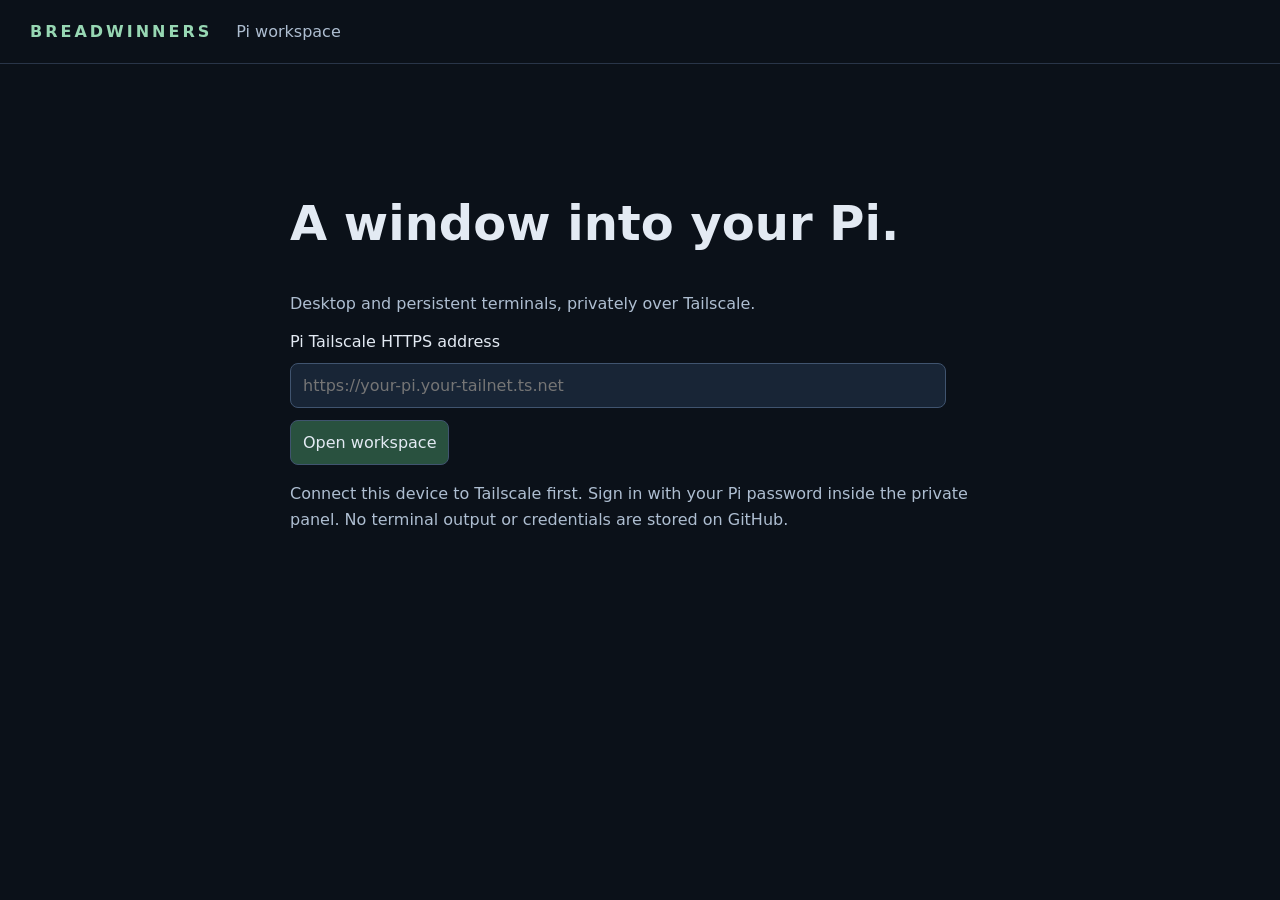
==== index.html @ f6ec1de8 "Publish private-tailnet Pi workspace frontend" ====
<!doctype html><html lang="en"><head><meta charset="utf-8"><meta name="viewport" content="width=device-width,initial-scale=1"><title>Breadwinners · Pi workspace</title><link rel="stylesheet" href="style.css"></head><body><header><b>BREADWINNERS</b><span>Pi workspace</span></header><section id="connect"><h1>A window into your Pi.</h1><p>Desktop and persistent terminals, privately over Tailscale.</p><form id="endpoint-form"><label>Pi Tailscale HTTPS address<input id="endpoint" type="url" placeholder="https://your-pi.your-tailnet.ts.net" required></label><button>Open workspace</button></form><p id="notice">Connect this device to Tailscale first. Sign in with your Pi password inside the private panel. No terminal output or credentials are stored on GitHub.</p></section><iframe id="workspace" title="Private Raspberry Pi workspace" allow="fullscreen" hidden></iframe><p id="fallback" hidden>If the panel cannot open, <a id="direct" target="_blank" rel="noopener noreferrer">open the private workspace directly</a>. Your browser may ask for local-network access.</p><script src="app.js"></script></body></html>
---- style.css ----
:root{color-scheme:dark;font:16px system-ui;background:#0b1119;color:#e3eaf3}body{margin:0}header{padding:22px 30px;display:flex;gap:24px;border-bottom:1px solid #293548}header b{color:#97d7b3;letter-spacing:3px}header span{color:#aebed1}#connect{max-width:700px;margin:7vh auto;padding:28px}h1{font-size:clamp(30px,5vw,48px)}p{color:#aebed1;line-height:1.6}input,button{font:inherit;padding:12px;border-radius:8px;border:1px solid #40546f;background:#182536;color:inherit}label{display:block}input{display:block;width:90%;margin:12px 0}button{cursor:pointer;background:#29513f}iframe{width:100%;height:85vh;border:0}iframe[hidden]{display:none}#fallback{padding:0 30px}a{color:#97d7b3}
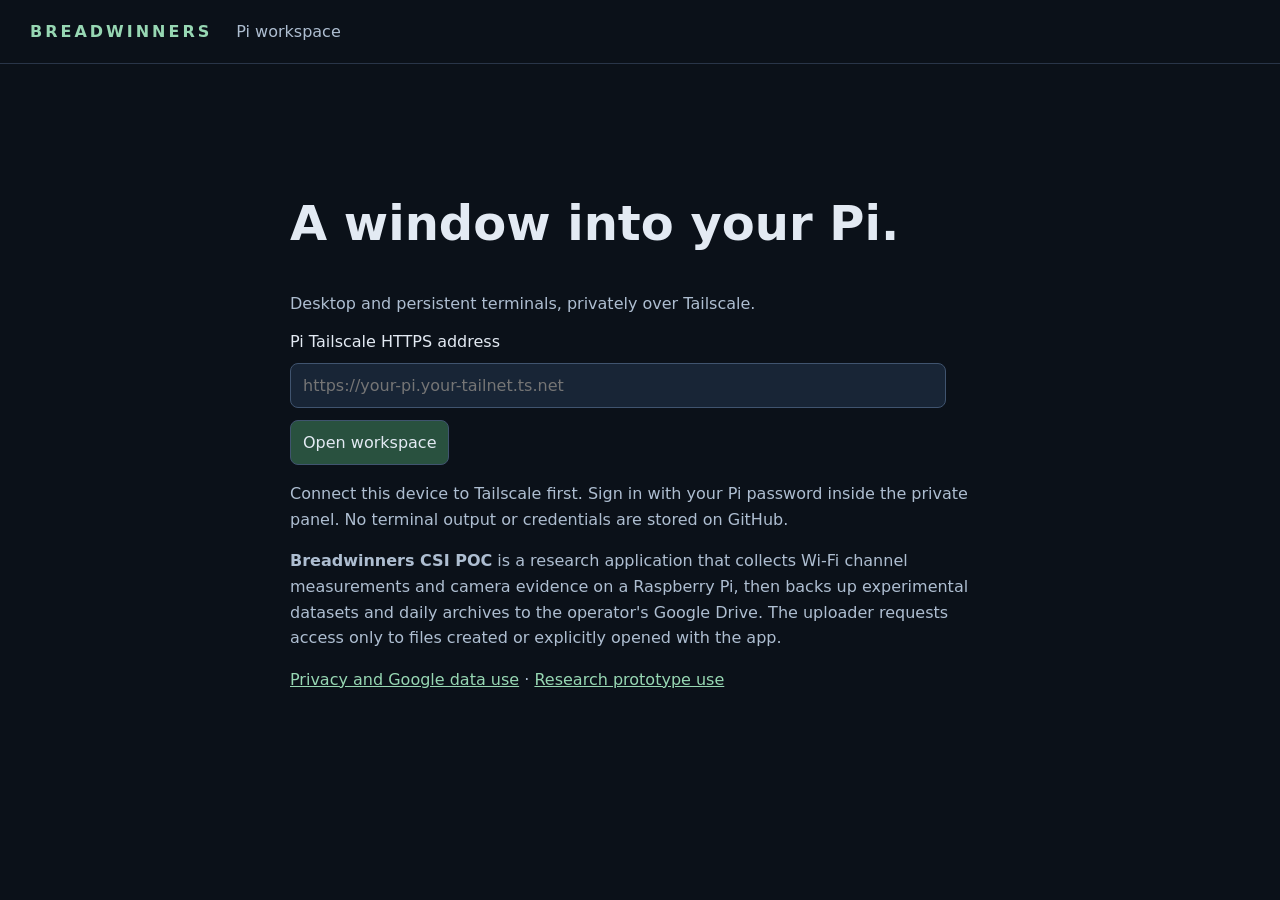
==== commit 43316372: "Describe CSI uploader and publish privacy and prototype-use pages" ====
--- a/index.html
+++ b/index.html
@@ -1 +1 @@
-<!doctype html><html lang="en"><head><meta charset="utf-8"><meta name="viewport" content="width=device-width,initial-scale=1"><title>Breadwinners · Pi workspace</title><link rel="stylesheet" href="style.css"></head><body><header><b>BREADWINNERS</b><span>Pi workspace</span></header><section id="connect"><h1>A window into your Pi.</h1><p>Desktop and persistent terminals, privately over Tailscale.</p><form id="endpoint-form"><label>Pi Tailscale HTTPS address<input id="endpoint" type="url" placeholder="https://your-pi.your-tailnet.ts.net" required></label><button>Open workspace</button></form><p id="notice">Connect this device to Tailscale first. Sign in with your Pi password inside the private panel. No terminal output or credentials are stored on GitHub.</p></section><iframe id="workspace" title="Private Raspberry Pi workspace" allow="fullscreen" hidden></iframe><p id="fallback" hidden>If the panel cannot open, <a id="direct" target="_blank" rel="noopener noreferrer">open the private workspace directly</a>. Your browser may ask for local-network access.</p><script src="app.js"></script></body></html>
+<!doctype html><html lang="en"><head><meta charset="utf-8"><meta name="viewport" content="width=device-width,initial-scale=1"><title>Breadwinners · Pi workspace</title><link rel="stylesheet" href="style.css"></head><body><header><b>BREADWINNERS</b><span>Pi workspace</span></header><section id="connect"><h1>A window into your Pi.</h1><p>Desktop and persistent terminals, privately over Tailscale.</p><form id="endpoint-form"><label>Pi Tailscale HTTPS address<input id="endpoint" type="url" placeholder="https://your-pi.your-tailnet.ts.net" required></label><button>Open workspace</button></form><p id="notice">Connect this device to Tailscale first. Sign in with your Pi password inside the private panel. No terminal output or credentials are stored on GitHub.</p><p><strong>Breadwinners CSI POC</strong> is a research application that collects Wi-Fi channel measurements and camera evidence on a Raspberry Pi, then backs up experimental datasets and daily archives to the operator's Google Drive. The uploader requests access only to files created or explicitly opened with the app.</p><p><a href="privacy.html">Privacy and Google data use</a> · <a href="terms.html">Research prototype use</a></p></section><iframe id="workspace" title="Private Raspberry Pi workspace" allow="fullscreen" hidden></iframe><p id="fallback" hidden>If the panel cannot open, <a id="direct" target="_blank" rel="noopener noreferrer">open the private workspace directly</a>. Your browser may ask for local-network access.</p><script src="app.js"></script></body></html>
